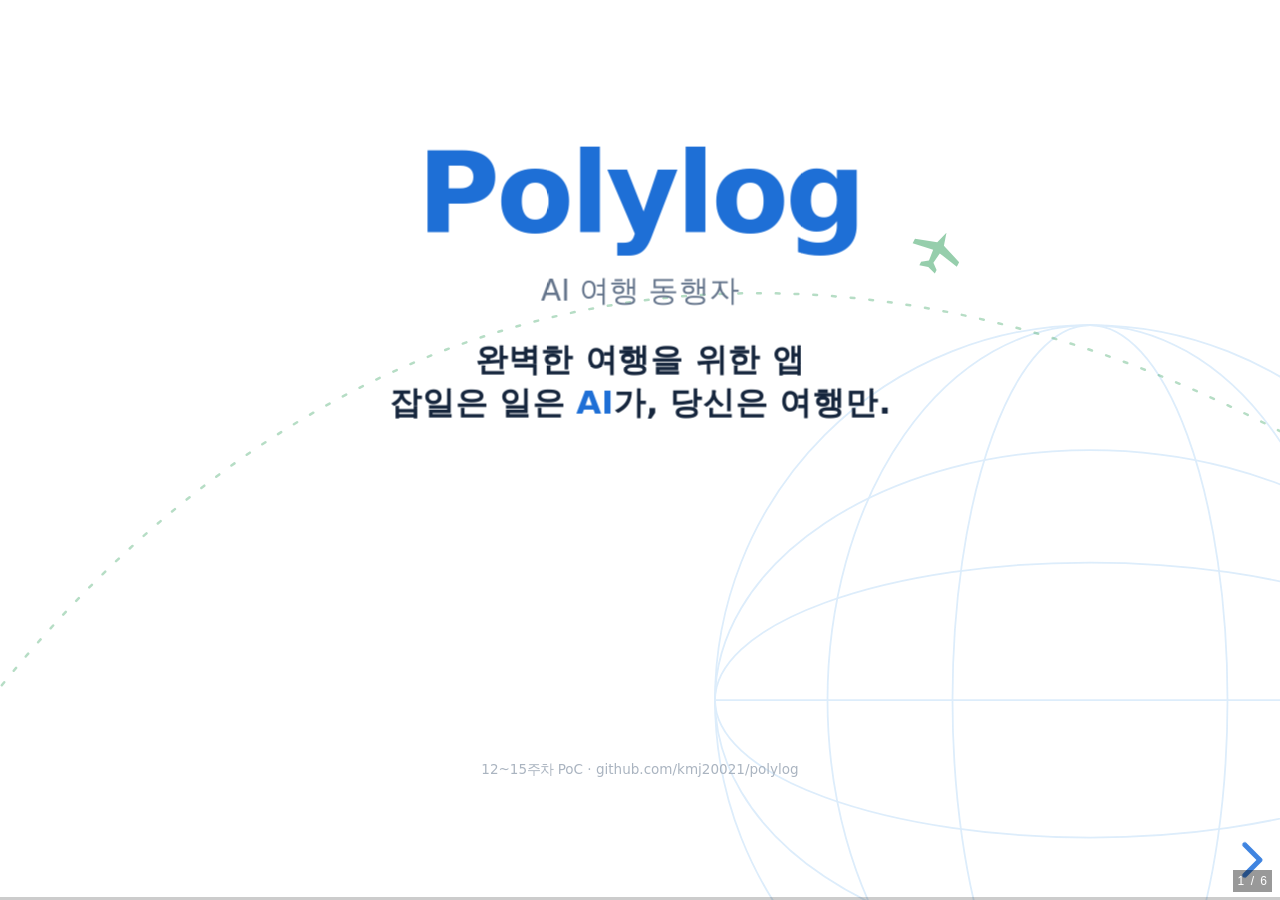
==== docs/presentation/index.html @ 19f5182c "docs(presentation): reveal.js 발표 자료 추가 (GitHub Pages) - 2분 발표용 reveal.js 슬라이드 6장 (기획·문제·키워드·기능·아키텍처·" ====
<!doctype html>
<html lang="ko">
<head>
  <meta charset="utf-8">
  <meta name="viewport" content="width=device-width, initial-scale=1.0">
  <title>Polylog — AI 여행 동행자 · 발표</title>
  <link rel="stylesheet" href="vendor/dist/reset.css">
  <link rel="stylesheet" href="vendor/dist/reveal.css">
  <link rel="stylesheet" href="vendor/dist/theme/white.css">
  <link rel="stylesheet" href="css/custom.css">
</head>
<body>

<!-- 지구·비행 상징 배경 (전 슬라이드 공통, 옅게) -->
<div class="bg-motif" aria-hidden="true">
  <svg viewBox="0 0 1280 720" preserveAspectRatio="xMidYMid slice">
    <!-- 지구 (우하단, 화면 밖으로 일부) -->
    <g transform="translate(1000,560)" fill="none" stroke="#2b8de6" stroke-width="1.4" opacity="0.16">
      <circle r="300"/>
      <ellipse rx="300" ry="110"/>
      <ellipse rx="300" ry="200"/>
      <ellipse rx="110" ry="300"/>
      <ellipse rx="210" ry="300"/>
      <line x1="-300" y1="0" x2="300" y2="0"/>
    </g>
    <!-- 비행 경로 (대원 호) + 비행기 -->
    <path d="M120,560 C 420,180 820,160 1180,360" fill="none" stroke="#2e9e5b"
          stroke-width="2" stroke-dasharray="3 12" stroke-linecap="round" opacity="0.35"/>
    <circle cx="120" cy="560" r="6" fill="#2e9e5b" opacity="0.5"/>
    <g transform="translate(880,196) rotate(28)" fill="#2e9e5b" opacity="0.5">
      <path d="M0,-11 L3,-1 L20,5 L20,9 L3,6 L2,15 L7,19 L7,22 L0,20 L-7,22 L-7,19 L-2,15 L-3,6 L-20,9 L-20,5 L-3,-1 Z"/>
    </g>
  </svg>
</div>

<div class="reveal">
  <div class="slides">

    <!-- ── 슬라이드 1: 타이틀 + 기획 (모티프 위 커버) ── -->
    <section>
      <div class="hero">
        <div class="logo">Polylog</div>
        <div class="tagline">AI 여행 동행자</div>
        <div class="pitch">완벽한 여행을 위한 앱 <br> 잡일은 일은 <strong>AI</strong>가, 당신은 여행만.</div>
      </div>
      <div class="foot">12~15주차 PoC · github.com/kmj20021/polylog</div>
    </section>

    <!-- ── 슬라이드 2: 문제 정의 ── -->
    <section>
      <div class="panel">
        <span class="kicker">PROBLEM</span>
        <h2>여행자가 겪는 4가지 불편</h2>
        <div class="grid4">
          <div class="card">
            <div class="num">01</div>
            <div class="ttl">어디를 가야 할지 모르겠다</div>
            <div class="desc">계획 단계의 막막함. → <strong>AI와 대화식</strong>으로 일정을 함께 설계.</div>
            <span class="tag">서브3 · AI 일정</span>
          </div>
          <div class="card">
            <div class="num">02</div>
            <div class="ttl">갑작스런 차질 · 즉흥 탐색</div>
            <div class="desc">GPS + Google Places로 원하는 카테고리를 찾고, <strong>원어민 리뷰를 AI가 분석</strong>.
              <span class="flag">광고글 의심 표기</span>로 시간 절약.</div>
            <span class="tag">메인 · 장소 추천</span>
          </div>
          <div class="card">
            <div class="num">03</div>
            <div class="ttl">외국어 메뉴판 해독 곤란</div>
            <div class="desc">사진 한 장으로 번역. <span class="aspire">(지향) 음식 사진</span>으로 맛까지 예상.</div>
            <span class="tag">서브1 · 메뉴판 번역</span>
          </div>
          <div class="card">
            <div class="num">04</div>
            <div class="ttl">지출 관리 · 방문지 정리 번거로움</div>
            <div class="desc">영수증으로 <strong>방문 내역·지출 자동 기록</strong>.
              <span class="aspire">(지향) 사진까지 더하면 추억 앨범</span>.</div>
            <span class="tag">서브2 · 영수증 기록</span>
          </div>
        </div>
      </div>
    </section>

    <!-- ── 슬라이드 3: 비전 ── -->
    <section>
      <div class="panel center">
        <span class="kicker">KEYWORD</span>
        <h2>문제 해결, 네 가지 핵심</h2>
        <div class="keywords">
          <div class="kw"><div class="k">맞춤 장소 추천</div><div class="d">GPS + 원어민 리뷰를 AI가 분석</div></div>
          <div class="kw"><div class="k">대화형 AI 일정</div><div class="d">대화만으로 계획하고 즉석 수정</div></div>
          <div class="kw"><div class="k">메뉴판 번역</div><div class="d">사진 한 장으로 외국어 해독</div></div>
          <div class="kw"><div class="k">영수증 가계부</div><div class="d">지출·방문 내역 자동 기록</div></div>
        </div>
      </div>
    </section>

    <!-- ── 슬라이드 4: 솔루션 4기능 ── -->
    <section>
      <div class="panel center">
        <span class="kicker">SOLUTION</span>
        <h2>하나의 앱, 네 개의 AI 기능</h2>
        <div class="solution">
          <div class="main-feat">
            <div class="ttl">메인 — AI 장소 추천</div>
            <div class="desc">GPS + Google Places API + Bedrock(Claude) 개인화 큐레이션 (맛집·숙소·관광지·카페)</div>
          </div>
          <div class="sub3">
            <div class="card"><div class="ttl">서브1 · 메뉴판 번역</div>
              <div class="desc">Textract OCR → Translate → 추천 메뉴</div></div>
            <div class="card"><div class="ttl">서브2 · 영수증 기록</div>
              <div class="desc">AnalyzeExpense → 환율 환산 → 카테고리 분류</div></div>
            <div class="card"><div class="ttl">서브3 · AI 일정 관리</div>
              <div class="desc">대화형 추천 → 타임라인 자동 정렬</div></div>
          </div>
        </div>
      </div>
    </section>

    <!-- ── 슬라이드 5: 아키텍처 (Mermaid) ── -->
    <section>
      <div class="panel">
        <span class="kicker">ARCHITECTURE</span>
        <h2>설계 — 아키텍처</h2>
        <pre class="mermaid">
flowchart TD
  A["Flutter App<br/>Camera · GPS · Chat"] -->|"HTTPS + Google OAuth ID 토큰"| G
  G["API Gateway (REST)<br/>+ fn-authorizer (JWKS 검증)"] --> R["fn-recommend"]
  G --> M["fn-menu"]
  G --> C["fn-receipt"]
  G --> S["fn-schedule"]
  R --> AI1["Bedrock · Google Places"]
  M --> AI2["Textract · Translate · Bedrock"]
  C --> AI3["Textract · Bedrock · 환율 API"]
  S --> AI4["Bedrock · Google Places"]
  AI1 & AI2 & AI3 & AI4 --> ST["S3 (미디어)"] & DB["DynamoDB (구조 데이터)"]
  classDef app fill:#e8f3fb,stroke:#2b8de6,color:#16263d;
  classDef gw  fill:#d7ebfa,stroke:#1e6fd6,color:#16263d;
  classDef fn  fill:#eef6fd,stroke:#2b8de6,color:#16263d;
  classDef ai  fill:#f1f4f8,stroke:#9aa7b6,color:#475569;
  classDef store fill:#e7f6ed,stroke:#2e9e5b,color:#16263d;
  class A app; class G gw; class R,M,C,S fn; class AI1,AI2,AI3,AI4 ai; class ST,DB store;
        </pre>
        <div class="diagram-caption">Lambda 6종(인가 포함) · AWS AI 3종 · 외부 API 2종 — 상시 서버 0대</div>
      </div>
    </section>

    <!-- ── 슬라이드 6: WBS 진행 현황 (CSS 타임라인) ── -->
    <section>
      <div class="panel">
        <span class="kicker">WBS · PROGRESS</span>
        <h2>4주 진행 현황</h2>
        <div class="timeline">
          <div class="tl done">   <div class="wk">12주차</div><div class="th">아이디어 구상 · AWS 환경</div><span class="st">완료</span></div>
          <div class="tl active"> <div class="wk">13주차</div><div class="th"> 앱 배포 테스트 · 메인 기능 </div><span class="st">진행중</span></div>
          <div class="tl todo">   <div class="wk">14주차</div><div class="th">서브 기능 <br>(메뉴판 · 영수증 · 일정)</div><span class="st">예정</span></div>
          <div class="tl todo">   <div class="wk">15주차</div><div class="th">최종 발표</div><span class="st">예정</span></div>
        </div>
        <div class="legend">
          <span><span class="dot done"></span>완료</span>
          <span><span class="dot active"></span>진행중</span>
          <span><span class="dot todo"></span>예정</span>
        </div>
        <div class="pbars">
          <div class="pbar"><span class="name">1.2 AWS 환경 구축</span><span class="track"><span class="fill part" style="width:70%"></span></span><span class="pct">70%</span></div>
          <div class="pbar"><span class="name">1.3 앱 배포 테스트</span><span class="track"><span class="fill part" style="width:50%"></span></span><span class="pct">50%</span></div>
          <div class="pbar"><span class="name">1.4 메인 추천(메뉴·장소)</span><span class="track"><span class="fill part" style="width:40%"></span></span><span class="pct">40%</span></div>
          <div class="pbar"><span class="name">1.4 GPS 기반 기능</span><span class="track"><span class="fill part" style="width:35%"></span></span><span class="pct">35%</span></div>
          <div class="pbar"><span class="name">1.5 메뉴판 번역</span><span class="track"><span class="fill part" style="width:0%"></span></span><span class="pct">0%</span></div>
          <div class="pbar"><span class="name">1.6 영수증 기록</span><span class="track"><span class="fill part" style="width:0%"></span></span><span class="pct">0%</span></div>
          <div class="pbar"><span class="name">1.7 AI 일정</span><span class="track"><span class="fill part" style="width:0%"></span></span><span class="pct">0%</span></div>
          <div class="pbar"><span class="name">1.8 통합 테스트</span><span class="track"><span class="fill part" style="width:0%"></span></span><span class="pct">0%</span></div>
        </div>
        <div class="foot">전체 WBS: docs/wbs.md · 9개 작업 패키지 · Lambda 6종 · DynamoDB 7종</div>
      </div>
    </section>

  </div>
</div>

<script src="vendor/dist/reveal.js"></script>
<script src="vendor/plugin/notes/notes.js"></script>
<script src="vendor/mermaid.min.js"></script>
<script>
  mermaid.initialize({
    startOnLoad: false,
    theme: 'base',
    securityLevel: 'loose',
    fontFamily: '"Pretendard","Noto Sans KR",system-ui,sans-serif',
    themeVariables: {
      primaryColor: '#eef6fd', primaryBorderColor: '#2b8de6', primaryTextColor: '#16263d',
      lineColor: '#9aa7b6', fontSize: '15px'
    },
    flowchart: { curve: 'basis', useMaxWidth: true }
  });

  Reveal.initialize({
    hash: true,
    slideNumber: 'c/t',
    transition: 'slide',
    width: 1280,
    height: 720,
    margin: 0.06,
    controls: true,
    progress: true,
    plugins: [ RevealNotes ]
  });

  // Mermaid를 '보이는 슬라이드'에서만 렌더 → 숨겨진 슬라이드의 width=0 오류 방지
  function renderMermaidIn(slide) {
    if (!slide) return;
    slide.querySelectorAll('pre.mermaid:not([data-rendered])').forEach(function (el, i) {
      var code = el.textContent;
      var id = 'mmd-' + Date.now() + '-' + i;
      mermaid.render(id, code).then(function (res) {
        el.innerHTML = res.svg;
        el.setAttribute('data-rendered', '1');
      }).catch(function (e) { console.error('Mermaid render error:', e); });
    });
  }
  Reveal.on('ready', function (e) { renderMermaidIn(e.currentSlide); });
  Reveal.on('slidechanged', function (e) { renderMermaidIn(e.currentSlide); });
</script>
</body>
</html>
---- docs/presentation/vendor/dist/theme/white.css ----
/**
 * White theme for reveal.js. This is the opposite of the 'black' theme.
 *
 * By Hakim El Hattab, http://hakim.se
 */
@import url(./fonts/source-sans-pro/source-sans-pro.css);
section.has-dark-background, section.has-dark-background h1, section.has-dark-background h2, section.has-dark-background h3, section.has-dark-background h4, section.has-dark-background h5, section.has-dark-background h6 {
  color: #fff;
}

/*********************************************
 * GLOBAL STYLES
 *********************************************/
:root {
  --r-background-color: #fff;
  --r-main-font: Source Sans Pro, Helvetica, sans-serif;
  --r-main-font-size: 42px;
  --r-main-color: #222;
  --r-block-margin: 20px;
  --r-heading-margin: 0 0 20px 0;
  --r-heading-font: Source Sans Pro, Helvetica, sans-serif;
  --r-heading-color: #222;
  --r-heading-line-height: 1.2;
  --r-heading-letter-spacing: normal;
  --r-heading-text-transform: uppercase;
  --r-heading-text-shadow: none;
  --r-heading-font-weight: 600;
  --r-heading1-text-shadow: none;
  --r-heading1-size: 2.5em;
  --r-heading2-size: 1.6em;
  --r-heading3-size: 1.3em;
  --r-heading4-size: 1em;
  --r-code-font: monospace;
  --r-link-color: #2a76dd;
  --r-link-color-dark: #1a53a1;
  --r-link-color-hover: #6ca0e8;
  --r-selection-background-color: #98bdef;
  --r-selection-color: #fff;
  --r-overlay-element-bg-color: 0, 0, 0;
  --r-overlay-element-fg-color: 240, 240, 240;
}

.reveal-viewport {
  background: #fff;
  background-color: var(--r-background-color);
}

.reveal {
  font-family: var(--r-main-font);
  font-size: var(--r-main-font-size);
  font-weight: normal;
  color: var(--r-main-color);
}

.reveal ::selection {
  color: var(--r-selection-color);
  background: var(--r-selection-background-color);
  text-shadow: none;
}

.reveal ::-moz-selection {
  color: var(--r-selection-color);
  background: var(--r-selection-background-color);
  text-shadow: none;
}

.reveal .slides section,
.reveal .slides section > section {
  line-height: 1.3;
  font-weight: inherit;
}

/*********************************************
 * HEADERS
 *********************************************/
.reveal h1,
.reveal h2,
.reveal h3,
.reveal h4,
.reveal h5,
.reveal h6 {
  margin: var(--r-heading-margin);
  color: var(--r-heading-color);
  font-family: var(--r-heading-font);
  font-weight: var(--r-heading-font-weight);
  line-height: var(--r-heading-line-height);
  letter-spacing: var(--r-heading-letter-spacing);
  text-transform: var(--r-heading-text-transform);
  text-shadow: var(--r-heading-text-shadow);
  word-wrap: break-word;
}

.reveal h1 {
  font-size: var(--r-heading1-size);
}

.reveal h2 {
  font-size: var(--r-heading2-size);
}

.reveal h3 {
  font-size: var(--r-heading3-size);
}

.reveal h4 {
  font-size: var(--r-heading4-size);
}

.reveal h1 {
  text-shadow: var(--r-heading1-text-shadow);
}

/*********************************************
 * OTHER
 *********************************************/
.reveal p {
  margin: var(--r-block-margin) 0;
  line-height: 1.3;
}

/* Remove trailing margins after titles */
.reveal h1:last-child,
.reveal h2:last-child,
.reveal h3:last-child,
.reveal h4:last-child,
.reveal h5:last-child,
.reveal h6:last-child {
  margin-bottom: 0;
}

/* Ensure certain elements are never larger than the slide itself */
.reveal img,
.reveal video,
.reveal iframe {
  max-width: 95%;
  max-height: 95%;
}

.reveal strong,
.reveal b {
  font-weight: bold;
}

.reveal em {
  font-style: italic;
}

.reveal ol,
.reveal dl,
.reveal ul {
  display: inline-block;
  text-align: left;
  margin: 0 0 0 1em;
}

.reveal ol {
  list-style-type: decimal;
}

.reveal ul {
  list-style-type: disc;
}

.reveal ul ul {
  list-style-type: square;
}

.reveal ul ul ul {
  list-style-type: circle;
}

.reveal ul ul,
.reveal ul ol,
.reveal ol ol,
.reveal ol ul {
  display: block;
  margin-left: 40px;
}

.reveal dt {
  font-weight: bold;
}

.reveal dd {
  margin-left: 40px;
}

.reveal blockquote {
  display: block;
  position: relative;
  width: 70%;
  margin: var(--r-block-margin) auto;
  padding: 5px;
  font-style: italic;
  background: rgba(255, 255, 255, 0.05);
  box-shadow: 0px 0px 2px rgba(0, 0, 0, 0.2);
}

.reveal blockquote p:first-child,
.reveal blockquote p:last-child {
  display: inline-block;
}

.reveal q {
  font-style: italic;
}

.reveal pre {
  display: block;
  position: relative;
  width: 90%;
  margin: var(--r-block-margin) auto;
  text-align: left;
  font-size: 0.55em;
  font-family: var(--r-code-font);
  line-height: 1.2em;
  word-wrap: break-word;
  box-shadow: 0px 5px 15px rgba(0, 0, 0, 0.15);
}

.reveal code {
  font-family: var(--r-code-font);
  text-transform: none;
  tab-size: 2;
}

.reveal pre code {
  display: block;
  padding: 5px;
  overflow: auto;
  max-height: 400px;
  word-wrap: normal;
}

.reveal .code-wrapper {
  white-space: normal;
}

.reveal .code-wrapper code {
  white-space: pre;
}

.reveal table {
  margin: auto;
  border-collapse: collapse;
  border-spacing: 0;
}

.reveal table th {
  font-weight: bold;
}

.reveal table th,
.reveal table td {
  text-align: left;
  padding: 0.2em 0.5em 0.2em 0.5em;
  border-bottom: 1px solid;
}

.reveal table th[align=center],
.reveal table td[align=center] {
  text-align: center;
}

.reveal table th[align=right],
.reveal table td[align=right] {
  text-align: right;
}

.reveal table tbody tr:last-child th,
.reveal table tbody tr:last-child td {
  border-bottom: none;
}

.reveal sup {
  vertical-align: super;
  font-size: smaller;
}

.reveal sub {
  vertical-align: sub;
  font-size: smaller;
}

.reveal small {
  display: inline-block;
  font-size: 0.6em;
  line-height: 1.2em;
  vertical-align: top;
}

.reveal small * {
  vertical-align: top;
}

.reveal img {
  margin: var(--r-block-margin) 0;
}

/*********************************************
 * LINKS
 *********************************************/
.reveal a {
  color: var(--r-link-color);
  text-decoration: none;
  transition: color 0.15s ease;
}

.reveal a:hover {
  color: var(--r-link-color-hover);
  text-shadow: none;
  border: none;
}

.reveal .roll span:after {
  color: #fff;
  background: var(--r-link-color-dark);
}

/*********************************************
 * Frame helper
 *********************************************/
.reveal .r-frame {
  border: 4px solid var(--r-main-color);
  box-shadow: 0 0 10px rgba(0, 0, 0, 0.15);
}

.reveal a .r-frame {
  transition: all 0.15s linear;
}

.reveal a:hover .r-frame {
  border-color: var(--r-link-color);
  box-shadow: 0 0 20px rgba(0, 0, 0, 0.55);
}

/*********************************************
 * NAVIGATION CONTROLS
 *********************************************/
.reveal .controls {
  color: var(--r-link-color);
}

/*********************************************
 * PROGRESS BAR
 *********************************************/
.reveal .progress {
  background: rgba(0, 0, 0, 0.2);
  color: var(--r-link-color);
}

/*********************************************
 * PRINT BACKGROUND
 *********************************************/
@media print {
  .backgrounds {
    background-color: var(--r-background-color);
  }
}
---- docs/presentation/css/custom.css ----
/* Polylog 발표 테마 — 심플 / 2색 포인트(숲 그린 · 하늘 블루) */
:root {
  --ink:   #16263d;   /* 본문 */
  --sub:   #64748b;   /* 보조 */
  --sky:   #2b8de6;   /* 포인트 ①: 하늘·물 */
  --sky-d: #1e6fd6;
  --forest:#2e9e5b;   /* 포인트 ②: 숲 */
  --forest-d:#1f7d45;
  --line:  #e6ecf3;
  --card:  #ffffff;
}

.reveal {
  font-family: "Pretendard", "Noto Sans KR", "Segoe UI", system-ui, sans-serif;
  color: var(--ink);
  font-size: 30px;
}
.reveal .slides section { text-align: left; top: 0 !important; height: 100%; }
.reveal h1, .reveal h2, .reveal h3 { color: var(--ink); font-weight: 800; letter-spacing: -0.02em; text-transform: none; }
.reveal h1 { font-size: 2.4em; line-height: 1.1; }
.reveal h2 { font-size: 1.5em; margin-bottom: 0.5em; }
.reveal strong { color: var(--sky-d); font-weight: 800; }
.reveal em { color: var(--sub); font-style: normal; }
.reveal a { color: var(--sky-d); }

/* ── 지구·비행 상징 배경 (전 슬라이드 공통, 아주 옅게) ── */
.bg-motif { position: fixed; inset: 0; z-index: 0; pointer-events: none; overflow: hidden; }
.bg-motif svg { position: absolute; width: 100%; height: 100%; }
.reveal, .reveal .slides { z-index: 1; }

/* 내용 슬라이드: 흰색 패널 (배경 선과 분리해 가독성 확보) */
.panel {
  position: relative; height: 100%; box-sizing: border-box;
  background: #ffffff; border: 1px solid var(--line); border-radius: 20px;
  padding: 30px 40px; box-shadow: 0 10px 34px rgba(22,38,61,0.08);
}

.panel.center { display: flex; flex-direction: column; justify-content: center; }

/* ── 슬라이드 3: 핵심 키워드 4 ── */
.keywords { display: grid; grid-template-columns: 1fr 1fr; gap: 18px; margin-top: 0.5em; }
.kw { background: #fff; border: 1px solid var(--line); border-left: 5px solid var(--sky);
  border-radius: 14px; padding: 20px 24px; }
.kw .k { font-size: 1.15em; font-weight: 800; color: var(--ink); }
.kw .d { font-size: 0.72em; color: var(--sub); margin-top: 0.35em; line-height: 1.45; }

/* 섹션 이름표 */
.kicker {
  display: inline-block; font-size: 0.5em; font-weight: 800; letter-spacing: 0.2em;
  color: var(--sky-d); border: 1.5px solid var(--sky); border-radius: 999px;
  padding: 0.3em 1em; margin-bottom: 0.7em;
}

/* ── 슬라이드 1: 타이틀 ── */
.hero { text-align: center; padding-top: 0.3em; }
.hero .logo {
  font-size: 4em; font-weight: 900; letter-spacing: -0.03em;
  color: var(--sky-d);
}
.hero .tagline { color: var(--sub); font-size: 1.05em; margin-top: 0.15em; }
.hero .pitch { margin-top: 0.9em; font-size: 1.15em; font-weight: 700; }
.hero .worry { margin-top: 0.55em; color: var(--forest-d); font-weight: 800; font-size: 1.2em; }

/* ── 4카드 그리드 ── */
.grid4 { display: grid; grid-template-columns: 1fr 1fr; gap: 18px; margin-top: 0.3em; }
.card {
  background: var(--card); border: 1px solid var(--line); border-radius: 14px;
  padding: 16px 20px; box-shadow: 0 4px 14px rgba(22,38,61,0.04);
}
.card .num { font-size: 0.7em; font-weight: 800; color: var(--sky); letter-spacing: 0.05em; }
.card .ttl { font-weight: 800; margin: 0.1em 0 0.25em; font-size: 0.95em; }
.card .desc { color: var(--sub); font-size: 0.74em; line-height: 1.5; }
.card .tag { display: inline-block; margin-top: 0.55em; font-size: 0.58em; font-weight: 800;
  color: var(--forest-d); background: #eaf6ef; padding: 0.22em 0.8em; border-radius: 999px; }
.card .flag { color: var(--sky-d); font-weight: 800; }
.card .aspire { color: #9aa7b6; }

/* ── 비전 4선언 ── */
.vision { display: grid; gap: 15px; margin-top: 0.2em; }
.vision .line { font-size: 1.1em; font-weight: 800; line-height: 1.3;
  padding-left: 0.7em; border-left: 4px solid var(--sky); }
.vision .line span { display: block; font-size: 0.5em; font-weight: 600; color: var(--sub); margin-top: 0.25em; }

/* ── 솔루션 ── */
.solution { margin-top: 0.2em; }
.main-feat { background: #eef6fd; border: 1px solid var(--line); border-left: 5px solid var(--sky);
  border-radius: 12px; padding: 14px 22px; margin-bottom: 14px; }
.main-feat .ttl { font-weight: 800; color: var(--sky-d); }
.main-feat .desc { font-size: 0.72em; color: var(--sub); margin-top: 0.15em; }
.sub3 { display: grid; grid-template-columns: 1fr 1fr 1fr; gap: 14px; }
.sub3 .card { border-top: 4px solid var(--forest); }

/* ── Mermaid (아키텍처) ── */
.reveal .mermaid { background: transparent; text-align: center; line-height: normal; }
.reveal .mermaid svg { max-width: 100%; height: auto !important; max-height: 540px; }
.diagram-caption { color: var(--sub); font-size: 0.6em; text-align: center; margin-top: 0.35em; }

/* ── 슬라이드 6: WBS CSS 타임라인 (오류 없는 대체) ── */
.timeline { display: grid; grid-template-columns: repeat(4, 1fr); gap: 14px; margin: 0.3em 0 0.7em; }
.tl { border-radius: 12px; border: 1px solid var(--line); padding: 12px 14px; background: var(--card); }
.tl .wk { font-size: 0.62em; font-weight: 800; color: var(--sub); letter-spacing: 0.05em; }
.tl .th { font-weight: 800; font-size: 0.82em; margin: 0.2em 0 0.4em; }
.tl .st { font-size: 0.58em; font-weight: 800; padding: 0.2em 0.7em; border-radius: 999px; }
.tl.done   { border-top: 4px solid var(--forest); }
.tl.active { border-top: 4px solid var(--sky); }
.tl.todo   { border-top: 4px solid #cbd5e1; }
.tl.done   .st { color: var(--forest-d); background: #eaf6ef; }
.tl.active .st { color: var(--sky-d);    background: #eaf3fc; }
.tl.todo   .st { color: #64748b;         background: #eef1f5; }

.legend { display: flex; gap: 18px; font-size: 0.58em; color: var(--sub); margin: 0.1em 0 0.45em; }
.dot { display:inline-block; width: 0.7em; height: 0.7em; border-radius: 3px; vertical-align: middle; margin-right: 5px; }
.dot.done { background: var(--forest); } .dot.active { background: var(--sky); } .dot.todo { background: #cbd5e1; }
.pbars { display: grid; grid-template-columns: 1fr 1fr; gap: 8px 28px; font-size: 0.64em; }
.pbar { display: grid; grid-template-columns: 130px 1fr 42px; align-items: center; gap: 8px; }
.pbar .name { color: var(--ink); font-weight: 600; }
.pbar .track { display: block; background: #eef1f6; border-radius: 999px; height: 10px; overflow: hidden; }
.pbar .fill { display: block; height: 100%; border-radius: 999px; background: var(--forest); }
.pbar .fill.part { background: var(--sky); }
.pbar .pct { color: var(--sub); text-align: right; font-variant-numeric: tabular-nums; }

.foot { position: absolute; bottom: 10px; left: 0; right: 0; text-align: center;
  font-size: 0.48em; color: #aab4c0; }
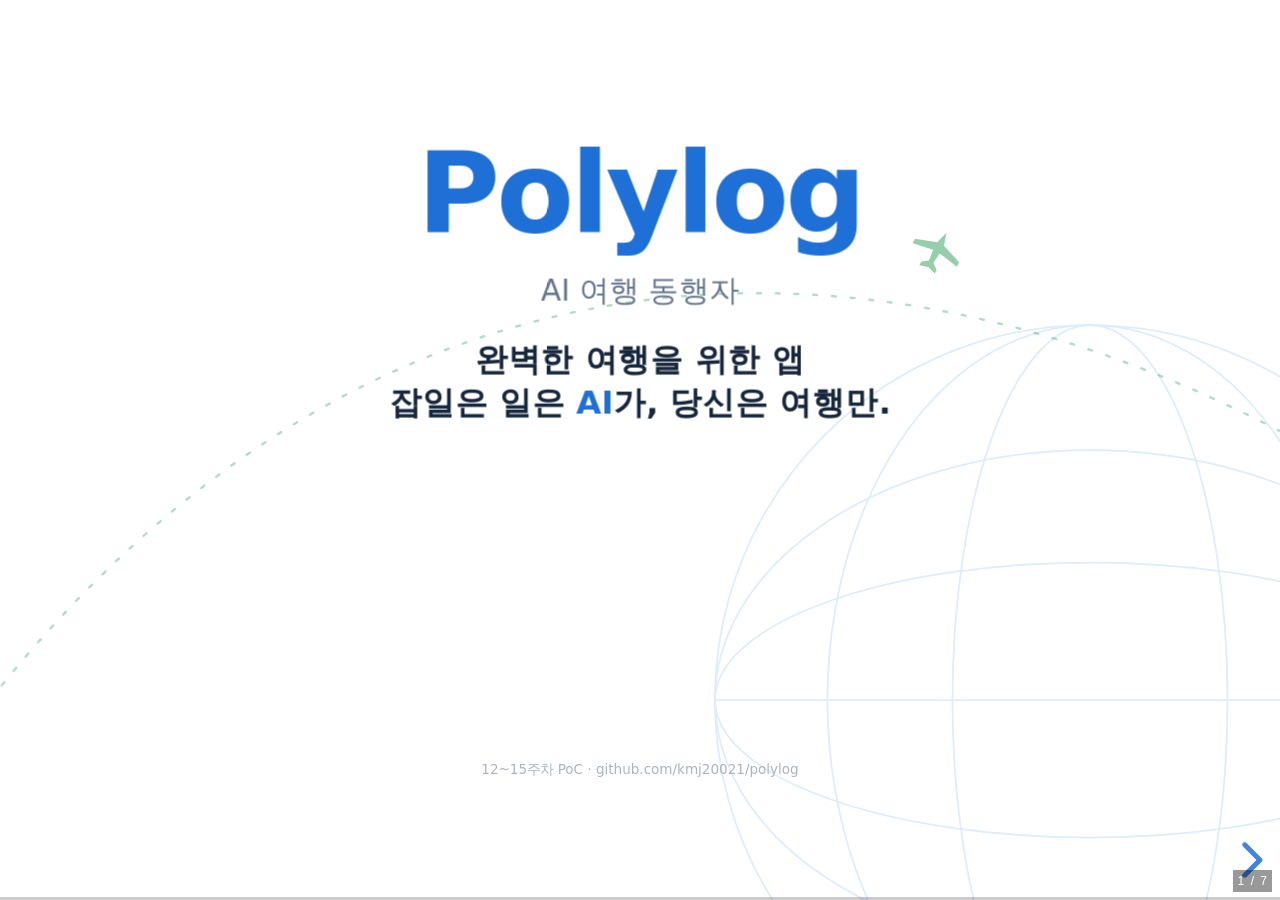
==== commit b38a0dd0: "발표 사진" ====
--- a/docs/presentation/index.html
+++ b/docs/presentation/index.html
@@ -46,7 +46,13 @@
       <div class="foot">12~15주차 PoC · github.com/kmj20021/polylog</div>
     </section>
 
-    <!-- ── 슬라이드 2: 문제 정의 ── -->
+    <!-- ── 슬라이드 2: 사진 ── -->
+    <section data-background-color="#000">
+      <img src="portugal.jpg" alt="Portugal"
+           style="max-width:100%;max-height:88vh;width:auto;height:auto;border-radius:8px;box-shadow:0 8px 32px rgba(0,0,0,.35);">
+    </section>
+
+    <!-- ── 슬라이드 3: 문제 정의 ── -->
     <section>
       <div class="panel">
         <span class="kicker">PROBLEM</span>
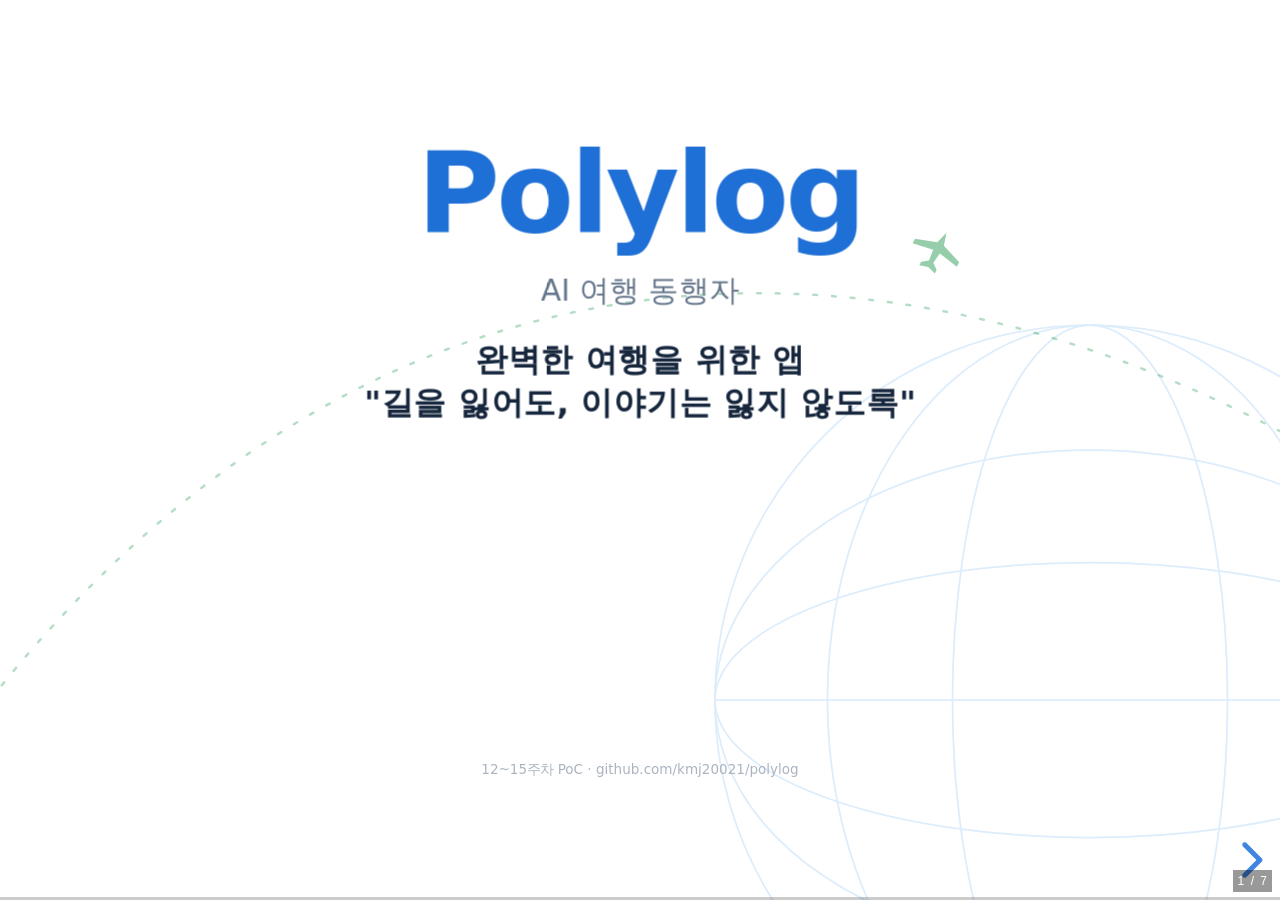
==== commit 85deef0a: "발표 문구 수정" ====
--- a/docs/presentation/index.html
+++ b/docs/presentation/index.html
@@ -41,15 +41,15 @@
       <div class="hero">
         <div class="logo">Polylog</div>
         <div class="tagline">AI 여행 동행자</div>
-        <div class="pitch">완벽한 여행을 위한 앱 <br> 잡일은 일은 <strong>AI</strong>가, 당신은 여행만.</div>
+        <div class="pitch">완벽한 여행을 위한 앱 <br> "길을 잃어도, 이야기는 잃지 않도록"</div>
       </div>
       <div class="foot">12~15주차 PoC · github.com/kmj20021/polylog</div>
     </section>
 
     <!-- ── 슬라이드 2: 사진 ── -->
-    <section data-background-color="#000">
+    <section data-background-color="#000" style="text-align:center;">
       <img src="portugal.jpg" alt="Portugal"
-           style="max-width:100%;max-height:88vh;width:auto;height:auto;border-radius:8px;box-shadow:0 8px 32px rgba(0,0,0,.35);">
+           style="display:block;margin:0 auto;max-width:100%;max-height:88vh;width:auto;height:auto;border-radius:8px;box-shadow:0 8px 32px rgba(0,0,0,.35);">
     </section>
 
     <!-- ── 슬라이드 3: 문제 정의 ── -->
@@ -131,24 +131,28 @@
         <h2>설계 — 아키텍처</h2>
         <pre class="mermaid">
 flowchart TD
-  A["Flutter App<br/>Camera · GPS · Chat"] -->|"HTTPS + Google OAuth ID 토큰"| G
+  A["Flutter App<br/>입력: Camera · GPS · Chat"] -->|"① HTTPS 요청 + Google ID 토큰"| G
   G["API Gateway (REST)<br/>+ fn-authorizer (JWKS 검증)"] --> R["fn-recommend"]
+  G --> S["fn-schedule"]
   G --> M["fn-menu"]
   G --> C["fn-receipt"]
-  G --> S["fn-schedule"]
+  M & C -.->|"② Presigned URL 발급"| A
+  A -.->|"③ 사진 직접 업로드"| ST["S3 (미디어)"]
+  ST -.->|"④ 사진 읽기"| M & C
   R --> AI1["Bedrock · Google Places"]
+  S --> AI4["Bedrock · Google Places"]
   M --> AI2["Textract · Translate · Bedrock"]
   C --> AI3["Textract · Bedrock · 환율 API"]
-  S --> AI4["Bedrock · Google Places"]
-  AI1 & AI2 & AI3 & AI4 --> ST["S3 (미디어)"] & DB["DynamoDB (구조 데이터)"]
+  AI1 & AI2 & AI3 & AI4 --> DB["DynamoDB (구조 데이터)"]
   classDef app fill:#e8f3fb,stroke:#2b8de6,color:#16263d;
   classDef gw  fill:#d7ebfa,stroke:#1e6fd6,color:#16263d;
   classDef fn  fill:#eef6fd,stroke:#2b8de6,color:#16263d;
   classDef ai  fill:#f1f4f8,stroke:#9aa7b6,color:#475569;
   classDef store fill:#e7f6ed,stroke:#2e9e5b,color:#16263d;
   class A app; class G gw; class R,M,C,S fn; class AI1,AI2,AI3,AI4 ai; class ST,DB store;
+  linkStyle 5,6,7,8,9 stroke:#2e9e5b,stroke-width:1.6px,stroke-dasharray:5 4;
         </pre>
-        <div class="diagram-caption">Lambda 6종(인가 포함) · AWS AI 3종 · 외부 API 2종 — 상시 서버 0대</div>
+        <div class="diagram-caption">Lambda 6종(인가 포함) · AWS AI 3종 · 외부 API 2종 — 상시 서버 0대<br/>점선 = 미디어 흐름: 람다가 <strong>Presigned URL 발급</strong> → 앱이 S3 <strong>직접 업로드</strong> → 메뉴·영수증 람다만 <strong>사진 읽기</strong>. 결과는 전부 DynamoDB.</div>
       </div>
     </section>
 
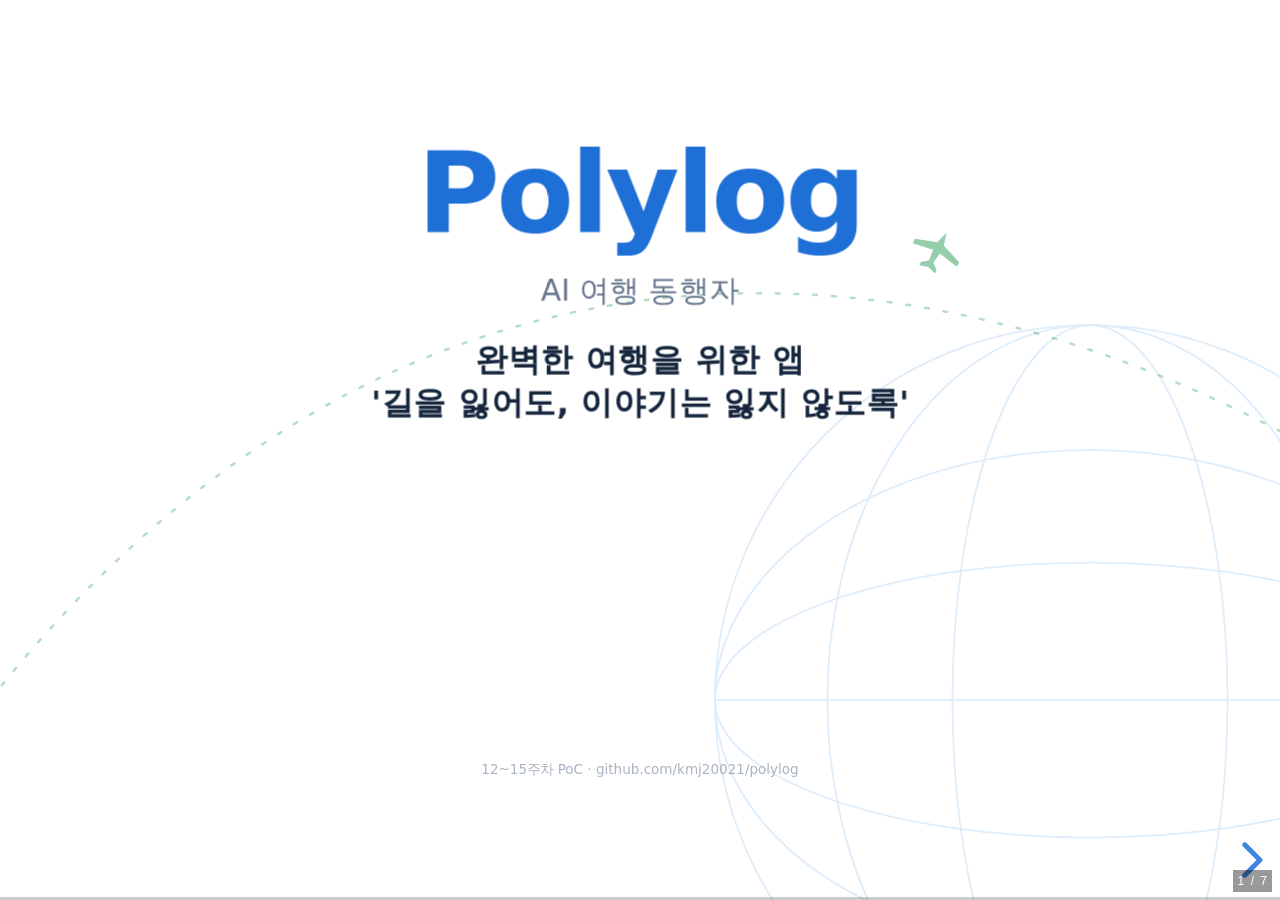
==== commit 6a66d017: "template.yaml과 fn-Recommend 해석 완료" ====
--- a/docs/presentation/index.html
+++ b/docs/presentation/index.html
@@ -41,7 +41,7 @@
       <div class="hero">
         <div class="logo">Polylog</div>
         <div class="tagline">AI 여행 동행자</div>
-        <div class="pitch">완벽한 여행을 위한 앱 <br> "길을 잃어도, 이야기는 잃지 않도록"</div>
+        <div class="pitch">완벽한 여행을 위한 앱 <br> '길을 잃어도, 이야기는 잃지 않도록'</div>
       </div>
       <div class="foot">12~15주차 PoC · github.com/kmj20021/polylog</div>
     </section>
